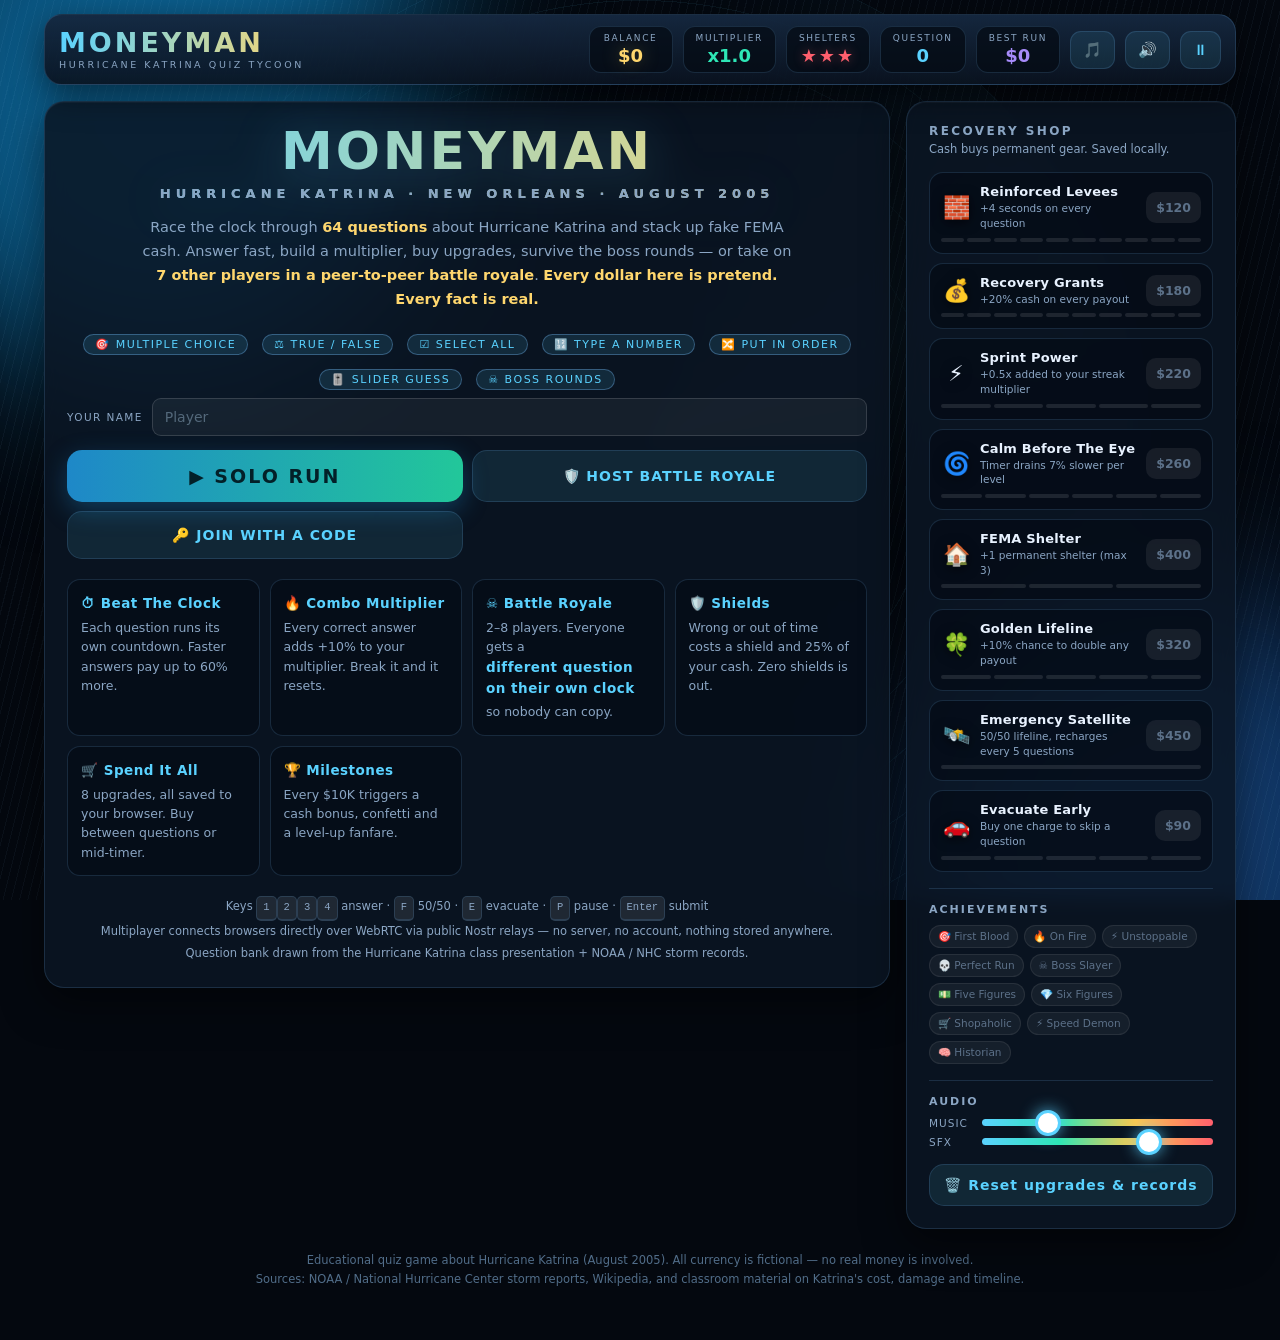
==== moneyman/index.html @ 8440c51b "Add MONEYMAN Hurricane Katrina quiz: solo + 8-player battle royale" ====
<!DOCTYPE html>
<html lang="en">
<head>
<meta charset="utf-8">
<meta name="viewport" content="width=device-width,initial-scale=1">
<title>MONEYMAN — Hurricane Katrina Quiz Tycoon</title>
<meta name="description" content="Race the clock through Hurricane Katrina trivia, stack fake FEMA cash, and go head-to-head in an 8-player peer-to-peer battle royale.">
<link rel="stylesheet" href="style.css">
</head>
<body>
<div id="bgfx"><div class="glow g1"></div><div class="glow g2"></div><div class="glow g3"></div><div id="rain"></div><div id="radar"></div><div class="bolt" id="bolt"></div></div>

<div class="boot" id="boot"><div class="ring"></div><div style="color:#5ad2ff;letter-spacing:4px;font-size:13px">LOADING STORM SYSTEMS…</div></div>

<div id="app">
<header class="top">
  <div class="logo"><b>MONEYMAN</b><span>HURRICANE KATRINA QUIZ TYCOON</span></div>
  <div class="stat" id="statCash"><em>BALANCE</em><b>$0</b></div>
  <div class="stat" id="statMult"><em>MULTIPLIER</em><b>x1.0</b></div>
  <div class="stat" id="statLives"><em>SHELTERS</em><b>★★★</b></div>
  <div class="stat" id="statQ"><em>QUESTION</em><b>0</b></div>
  <div class="stat" id="statBest"><em>BEST RUN</em><b>$0</b></div>
  <button class="iconbtn" id="btnMusic" title="Music on/off">🎵</button>
  <button class="iconbtn" id="btnSfx" title="Sound effects on/off">🔊</button>
  <button class="iconbtn" id="btnPause" title="Pause (P)">⏸</button>
</header>

<div class="cols">
<main>
  <!-- ══════════ TITLE ══════════ -->
  <section class="card" id="screenStart">
    <h1 class="big">MONEYMAN<span>HURRICANE KATRINA · NEW ORLEANS · AUGUST 2005</span></h1>
    <p class="lede">Race the clock through <b>64 questions</b> about Hurricane Katrina and stack up fake FEMA cash. Answer fast, build a multiplier, buy upgrades, survive the boss rounds — or take on <b>7 other players in a peer-to-peer battle royale</b>. <b>Every dollar here is pretend. Every fact is real.</b></p>
    <div class="types">
      <div class="badge">🎯 MULTIPLE CHOICE</div><div class="badge">⚖️ TRUE / FALSE</div>
      <div class="badge">☑️ SELECT ALL</div><div class="badge">🔢 TYPE A NUMBER</div>
      <div class="badge">🔀 PUT IN ORDER</div><div class="badge">🎚️ SLIDER GUESS</div>
      <div class="badge">☠️ BOSS ROUNDS</div>
    </div>

    <div class="namebox"><label for="nameInput">YOUR NAME</label><input type="text" id="nameInput" maxlength="14" placeholder="Player" autocomplete="off" spellcheck="false"></div>

    <div class="modebtns">
      <button class="btn" id="btnStart">▶ SOLO RUN</button>
      <button class="btn ghost" id="btnCreate">🛡️ HOST BATTLE ROYALE</button>
      <button class="btn ghost" id="btnJoinHow">🔑 JOIN WITH A CODE</button>
    </div>
    <div class="joinrow" id="joinRow" style="display:none;margin-top:11px">
      <input type="text" id="codeInput" maxlength="8" placeholder="ROOM CODE" autocomplete="off" spellcheck="false">
      <button class="btn" id="btnJoin">JOIN</button>
    </div>

    <div class="howto">
      <div><b>⏱ Beat The Clock</b>Each question runs its own countdown. Faster answers pay up to 60% more.</div>
      <div><b>🔥 Combo Multiplier</b>Every correct answer adds +10% to your multiplier. Break it and it resets.</div>
      <div><b>☠️ Battle Royale</b>2–8 players. Everyone gets a <b>different question on their own clock</b> so nobody can copy.</div>
      <div><b>🛡️ Shields</b>Wrong or out of time costs a shield and 25% of your cash. Zero shields is out.</div>
      <div><b>🛒 Spend It All</b>8 upgrades, all saved to your browser. Buy between questions or mid-timer.</div>
      <div><b>🏆 Milestones</b>Every $10K triggers a cash bonus, confetti and a level-up fanfare.</div>
    </div>
    <p class="fine">Keys <span class="kbd">1</span><span class="kbd">2</span><span class="kbd">3</span><span class="kbd">4</span> answer · <span class="kbd">F</span> 50/50 · <span class="kbd">E</span> evacuate · <span class="kbd">P</span> pause · <span class="kbd">Enter</span> submit<br>Multiplayer connects browsers directly over WebRTC via public Nostr relays — no server, no account, nothing stored anywhere.<br>Question bank drawn from the Hurricane Katrina class presentation + NOAA / NHC storm records.</p>
  </section>

  <!-- ══════════ GAME ══════════ -->
  <section class="card" id="screenGame" style="display:none">
    <div id="roundBanner" class="rb"></div>
    <div class="qhead">
      <span class="chip" id="qcat">CATEGORY</span>
      <span style="display:flex;gap:6px;flex-wrap:wrap">
        <span class="chip gold" id="qtype">MULTIPLE CHOICE</span>
        <span class="chip" id="qdif">DIFFICULTY ★</span>
      </span>
    </div>
    <div class="bar"><i id="qprog" style="width:0%"></i></div>
    <div id="qText"></div>
    <div id="qHint"></div>
    <div id="timerWrap"><div id="timerBar"></div><div id="timerTxt">0s</div></div>
    <div id="answers"></div>
    <div class="submitrow" id="submitRow" style="display:none"><button class="bigsub" id="btnSubmit">LOCK IT IN ⏎</button></div>
    <div id="combo"><div class="comborow"><span>COMBO</span><b id="comboTxt">0 streak</b></div><div class="combob"><i id="comboBar" style="width:0%"></i></div></div>
    <div id="why"></div>
    <div class="tools">
      <button class="tool" id="btnFifty">🛰️ 50 / 50<small id="fiftyInfo">locked</small></button>
      <button class="tool" id="btnEvac">🚗 Evacuate<small id="evacInfo">no charges</small></button>
    </div>
    <div id="royaleWait">LOCKED IN — waiting for the room<span>the round ends when everyone has answered</span></div>
  </section>

  <!-- ══════════ LOBBY ══════════ -->
  <section class="card" id="screenLobby" style="display:none">
    <h1 class="big" style="font-size:34px">BATTLE ROYALE<span>2–8 PLAYERS · LAST ONE STANDING WINS</span></h1>
    <div class="codebox">
      <em>ROOM CODE</em>
      <b id="roomCode">-----</b>
      <small id="roomHint">Send this code to your friends, then start when everyone's in.</small>
    </div>
    <div class="qhead" style="margin-bottom:12px">
      <span class="chip" id="royalePhase">LOBBY</span>
      <span class="chip" id="royaleRound">LOBBY</span>
      <span class="chip gold" id="royaleCount">0 / 8</span>
    </div>
    <div id="rosterLobby" class="card" style="background:rgba(255,255,255,.03);margin-bottom:14px"><div id="rosterL"></div></div>
    <button class="btn" id="btnStartRoyale">☠️ START BATTLE ROYALE</button>
    <button class="btn ghost" id="btnLeave" style="margin-top:9px">← Leave room</button>
    <p class="fine" id="hostOnly" style="display:none">You're the host. If you leave, the longest-present player takes over automatically — nobody gets stuck.</p>
  </section>

  <!-- ══════════ SPECTATE ══════════ -->
  <section class="card" id="spectate" style="display:none">
    <h2>YOU'RE OUT</h2>
    <p>Both your shields are gone. Spectating the survivors until the last one is standing.</p>
    <div id="specBody"></div>
  </section>
</main>

<!-- SIDEBAR -->
<div style="display:flex;flex-direction:column;gap:14px;min-width:0">
  <aside class="card aside" id="royale" style="display:none">
    <h3>STORM ROOM <span class="chip" id="royaleRoomChip">LOBBY</span></h3>
    <div id="roster"></div>
    <div id="royaleTimer" style="display:none"></div>
  </aside>

  <aside class="card aside" id="shop">
    <h3>RECOVERY SHOP</h3>
    <p class="sub">Cash buys permanent gear. Saved locally.</p>
    <div id="shopList"></div>
    <div class="ach">
      <h4>ACHIEVEMENTS</h4>
      <div class="achg" id="achList"></div>
    </div>
    <div class="ach">
      <h4>AUDIO</h4>
      <div style="display:flex;align-items:center;gap:9px;margin-bottom:7px">
        <span style="font-size:10.5px;color:var(--dim);width:44px;letter-spacing:1px">MUSIC</span>
        <input type="range" id="volMusic" min="0" max="100" value="26" style="margin:0;flex:1;height:7px">
      </div>
      <div style="display:flex;align-items:center;gap:9px">
        <span style="font-size:10.5px;color:var(--dim);width:44px;letter-spacing:1px">SFX</span>
        <input type="range" id="volSfx" min="0" max="100" value="75" style="margin:0;flex:1;height:7px">
      </div>
    </div>
    <button class="btn ghost" id="btnReset" style="margin-top:16px">🗑️ Reset upgrades &amp; records</button>
  </aside>
</div>
</div>

<footer>Educational quiz game about Hurricane Katrina (August 2005). All currency is fictional — no real money is involved.<br>
Sources: NOAA / National Hurricane Center storm reports, Wikipedia, and classroom material on Katrina's cost, damage and timeline.</footer>
</div>

<div class="over" id="over"><div class="box card">
  <h2 id="overTitle">BANKRUPT</h2>
  <p class="lede" id="overMsg"></p>
  <div class="score" id="overCash">$0</div>
  <div class="sline" id="overStats"></div>
  <button class="btn" id="btnAgain" style="margin-top:22px">↻ RUN IT BACK</button>
  <button class="btn ghost" id="btnHome" style="margin-top:10px">Back to title</button>
</div></div>

<div class="paused" id="pausedBox"><div>PAUSED<small>press P to resume</small></div></div>

<div id="netfail" class="card" style="display:none;position:fixed;inset:auto 20px 20px 20px;max-width:520px;margin:0 auto;z-index:60;border-color:rgba(255,95,109,.5)">
  <h3 style="color:#ff5f6d;margin-top:0">Peer link unavailable</h3>
  <p style="font-size:13px;color:#8ba6c4;line-height:1.6" id="netfailMsg"></p>
  <button class="btn ghost" id="btnNetFailOk">OK</button>
</div>

<audio id="music" loop preload="auto" src="electro_dymanics.mp3"></audio>

<script src="trystero.js"></script>
<script src="engine.js"></script>
<script src="solo.js"></script>
<script src="net.js"></script>
<script src="boot.js"></script>
</body>
</html>
---- moneyman/style.css ----
:root{
  --bg:#04080f; --panel:rgba(11,21,35,.86); --panel2:rgba(17,31,50,.94);
  --line:rgba(120,190,255,.16); --line2:rgba(120,190,255,.34);
  --cyan:#5ad2ff; --teal:#2ee6b6; --amber:#ffc94d; --gold:#ffd76e;
  --red:#ff5f6d; --green:#4ade80; --purple:#a78bfa; --txt:#e8f2ff; --dim:#8ba6c4;
  --ease:cubic-bezier(.22,1,.36,1);
}
*{box-sizing:border-box;margin:0;padding:0}
html,body{height:100%}
body{font-family:'Trebuchet MS','Segoe UI',system-ui,sans-serif;background:var(--bg);color:var(--txt);overflow-x:hidden;min-height:100vh;-webkit-font-smoothing:antialiased}
body::after{content:'';position:fixed;inset:0;pointer-events:none;z-index:60;opacity:0;transition:opacity .3s;background:radial-gradient(ellipse at center,transparent 40%,rgba(0,0,0,.55));box-shadow:inset 0 0 140px 20px rgba(0,0,0,.5)}
body.dim::after{opacity:1}

/* ============ BACKGROUND ============ */
#bgfx{position:fixed;inset:0;z-index:0;overflow:hidden;pointer-events:none}
.glow{position:absolute;border-radius:50%;filter:blur(80px);transition:background 1.2s}
.g1{width:560px;height:560px;background:#0b5c8a;top:-180px;left:-120px;animation:f1 15s ease-in-out infinite}
.g2{width:500px;height:500px;background:#123a6b;bottom:-200px;right:-140px;animation:f2 19s ease-in-out infinite}
.g3{width:420px;height:420px;background:#2a0d1e;top:40%;left:45%;opacity:0;transition:opacity 2s;animation:f3 22s ease-in-out infinite}
body.storm .g3{opacity:.75}
body.storm .g1{background:#5c1020}
body.storm .g2{background:#3a0d18}
body.storm .glow{filter:blur(90px) saturate(1.3)}
@keyframes f1{50%{transform:translate(70px,60px) scale(1.14)}}
@keyframes f2{50%{transform:translate(-60px,-50px) scale(1.1)}}
@keyframes f3{50%{transform:translate(-90px,50px) scale(1.2)}}
#rain{position:absolute;inset:-60%;opacity:.35;transition:opacity 2s;
  background:repeating-linear-gradient(104deg,rgba(160,215,255,.13) 0 1px,transparent 1px 8px);
  animation:rain .5s linear infinite}
@keyframes rain{to{transform:translate3d(-70px,150px,0)}}
body.storm #rain{opacity:.9;animation-duration:.22s}
body.storm #rain{background:repeating-linear-gradient(104deg,rgba(210,235,255,.22) 0 1.5px,transparent 1.5px 6px)}
#radar{position:absolute;top:50%;left:50%;width:1000px;height:1000px;margin:-500px 0 0 -500px;border-radius:50%;opacity:.11;
  background:repeating-radial-gradient(circle at center,transparent 0 49px,rgba(90,210,255,.6) 49px 50px),
             conic-gradient(from 0deg,rgba(90,210,255,0) 0deg,rgba(90,210,255,.55) 65deg,rgba(90,210,255,0) 115deg);
  animation:spin 5.5s linear infinite}
@keyframes spin{to{transform:rotate(360deg)}}
.bolt{position:absolute;inset:0;background:rgba(230,245,255,.9);opacity:0}
@keyframes bolt{0%{opacity:0}4%{opacity:.55}7%{opacity:.05}11%{opacity:.4}100%{opacity:0}}

/* ============ LAYOUT ============ */
#app{position:relative;z-index:2;max-width:1220px;margin:0 auto;padding:14px 14px 50px}
.card{background:var(--panel);border:1px solid var(--line);border-radius:20px;padding:22px;
  box-shadow:0 14px 40px rgba(0,0,0,.5),inset 0 1px 0 rgba(255,255,255,.04);backdrop-filter:blur(10px)}

/* ============ TOP BAR ============ */
header.top{display:flex;align-items:center;gap:10px;flex-wrap:wrap;padding:11px 14px;border-radius:18px;
  background:linear-gradient(180deg,rgba(21,40,64,.96),rgba(10,19,32,.92));border:1px solid var(--line);
  box-shadow:0 10px 32px rgba(0,0,0,.5);position:sticky;top:8px;z-index:20}
.logo{display:flex;flex-direction:column;line-height:1;margin-right:auto}
.logo b{font-size:27px;letter-spacing:3px;font-weight:900;
  background:linear-gradient(90deg,var(--cyan),var(--gold),var(--teal));background-size:200% 100%;
  -webkit-background-clip:text;background-clip:text;color:transparent;animation:shimmer 6s linear infinite}
@keyframes shimmer{to{background-position:200% center}}
.logo span{font-size:9.5px;color:var(--dim);letter-spacing:2.6px;margin-top:4px}
.stat{background:rgba(4,11,20,.75);border:1px solid var(--line);border-radius:12px;padding:6px 12px;text-align:center;min-width:84px;transition:.2s}
.stat em{display:block;font-style:normal;font-size:9px;letter-spacing:1.6px;color:var(--dim)}
.stat b{font-size:18px;display:block;margin-top:2px;transition:.2s}
.stat.pulse{animation:statPulse .45s var(--ease)}
@keyframes statPulse{0%{transform:scale(1)}40%{transform:scale(1.13)}100%{transform:scale(1)}}
#statCash b{color:var(--gold);text-shadow:0 0 18px rgba(255,215,110,.35)}
#statMult b{color:var(--teal)}
#statLives b{color:var(--red);letter-spacing:2px;text-shadow:0 0 12px rgba(255,95,109,.4)}
#statQ b{color:var(--cyan)}
#statBest b{color:var(--purple)}
.iconbtn{background:rgba(90,210,255,.1);border:1px solid var(--line);color:var(--cyan);border-radius:11px;
  padding:9px 12px;cursor:pointer;font-size:15px;transition:.15s;font-family:inherit;min-width:40px}
.iconbtn:hover{background:rgba(90,210,255,.24);transform:translateY(-2px)}
.iconbtn.off{opacity:.4}

/* ============ COLUMNS ============ */
.cols{display:grid;grid-template-columns:1fr 330px;gap:16px;margin-top:16px;align-items:start}
@media(max-width:940px){.cols{grid-template-columns:1fr}}

/* ============ TITLE ============ */
h1.big{font-size:clamp(34px,6vw,52px);letter-spacing:3px;text-align:center;line-height:1.05;
  background:linear-gradient(90deg,var(--cyan),var(--gold),var(--teal),var(--cyan));background-size:300% 100%;
  -webkit-background-clip:text;background-clip:text;color:transparent;animation:shimmer 8s linear infinite;filter:drop-shadow(0 6px 24px rgba(90,210,255,.25))}
h1.big span{display:block;font-size:13px;letter-spacing:5px;color:var(--dim);-webkit-text-fill-color:var(--dim);margin-top:8px}
.lede{text-align:center;color:var(--dim);font-size:14.5px;margin:16px auto 0;max-width:660px;line-height:1.65}
.lede b{color:var(--gold)}
.badge{display:inline-block;background:rgba(90,210,255,.12);border:1px solid var(--line2);color:var(--cyan);
  border-radius:20px;padding:3px 11px;font-size:11px;letter-spacing:1.5px;margin:4px}
.types{display:flex;flex-wrap:wrap;gap:6px;justify-content:center;margin:18px 0 4px}
.howto{display:grid;grid-template-columns:repeat(auto-fit,minmax(178px,1fr));gap:10px;margin:20px 0}
.howto div{background:rgba(4,11,20,.6);border:1px solid var(--line);border-radius:13px;padding:13px;font-size:12.5px;color:var(--dim);line-height:1.55;transition:.2s}
.howto div:hover{border-color:var(--line2);transform:translateY(-3px)}
.howto div b{color:var(--cyan);display:block;margin-bottom:4px;font-size:13.5px;letter-spacing:.5px}
.btn{display:block;width:100%;padding:16px;border:none;border-radius:15px;cursor:pointer;font-family:inherit;
  font-size:19px;font-weight:900;letter-spacing:2px;background:linear-gradient(90deg,#1e88c8,#22c79a);color:#032028;
  box-shadow:0 8px 24px rgba(30,136,200,.35);transition:.18s var(--ease)}
.btn:hover{transform:translateY(-3px);box-shadow:0 14px 32px rgba(30,136,200,.5);filter:brightness(1.08)}
.btn:active{transform:translateY(0)}
.btn.ghost{background:rgba(90,210,255,.1);color:var(--cyan);border:1px solid var(--line);box-shadow:none;font-size:14px;padding:12px;letter-spacing:1px}
.btn.ghost:hover{background:rgba(90,210,255,.2)}
.fine{text-align:center;color:var(--dim);font-size:11.5px;margin-top:12px;line-height:1.9}
.kbd{display:inline-block;background:rgba(255,255,255,.09);border:1px solid var(--line);border-bottom-width:2px;border-radius:5px;padding:1px 6px;font-size:10.5px;font-family:monospace}

/* ============ GAME ============ */
.qhead{display:flex;justify-content:space-between;align-items:center;gap:10px;flex-wrap:wrap;margin-bottom:9px}
.chip{background:rgba(90,210,255,.12);border:1px solid var(--line2);color:var(--cyan);border-radius:20px;
  padding:4px 12px;font-size:10.5px;letter-spacing:1.6px;font-weight:bold}
.chip.hot{background:rgba(255,95,109,.16);border-color:rgba(255,95,109,.45);color:var(--red)}
.chip.gold{background:rgba(255,201,77,.16);border-color:rgba(255,201,77,.45);color:var(--gold)}
.bar{height:5px;background:rgba(255,255,255,.07);border-radius:4px;overflow:hidden;margin-bottom:18px}
.bar i{display:block;height:100%;background:linear-gradient(90deg,var(--teal),var(--cyan));transition:width .4s var(--ease);box-shadow:0 0 12px rgba(90,210,255,.6)}
#qText{font-size:clamp(18px,2.6vw,24px);line-height:1.4;margin:2px 0 18px;animation:slideUp .4s var(--ease)}
@keyframes slideUp{from{opacity:0;transform:translateY(16px)}to{opacity:1;transform:none}}
#qHint{font-size:12px;color:var(--dim);margin:-8px 0 16px;letter-spacing:.4px}
#qHint b{color:var(--amber)}

#timerWrap{position:relative;height:24px;background:rgba(0,0,0,.5);border-radius:13px;overflow:hidden;border:1px solid var(--line);margin-bottom:18px}
#timerBar{height:100%;width:100%;border-radius:13px;background:linear-gradient(90deg,#4ade80,#2ee6b6);transition:width .1s linear}
#timerTxt{position:absolute;inset:0;display:flex;align-items:center;justify-content:center;font-size:12px;font-weight:900;letter-spacing:2px;text-shadow:0 1px 5px #000}

#answers{display:grid;gap:9px}
.ans{display:flex;align-items:center;gap:12px;text-align:left;width:100%;background:rgba(6,16,29,.88);
  border:1px solid var(--line);border-radius:14px;padding:14px 16px;font-size:15.5px;color:var(--txt);
  cursor:pointer;font-family:inherit;transition:.14s var(--ease);position:relative;overflow:hidden}
.ans::before{content:'';position:absolute;inset:0;background:linear-gradient(90deg,transparent,rgba(90,210,255,.12),transparent);transform:translateX(-100%);transition:.5s}
.ans:hover:not(:disabled){background:rgba(90,210,255,.15);border-color:var(--cyan);transform:translateX(6px)}
.ans:hover:not(:disabled)::before{transform:translateX(100%)}
.ans:disabled{cursor:default}
.ans .key{flex:0 0 30px;height:30px;border-radius:9px;background:rgba(90,210,255,.15);color:var(--cyan);
  display:flex;align-items:center;justify-content:center;font-size:13px;font-weight:900;transition:.2s}
.ans .tick{margin-left:auto;font-size:19px;opacity:0;transform:scale(.5);transition:.25s var(--ease)}
.ans.right{background:rgba(74,222,128,.2);border-color:var(--green);animation:pop .32s var(--ease)}
.ans.right .key{background:var(--green);color:#05300f}
.ans.right .tick{opacity:1;transform:scale(1);color:var(--green)}
.ans.wrong{background:rgba(255,95,109,.18);border-color:var(--red);animation:shakeX .35s}
.ans.wrong .key{background:var(--red);color:#3d0007}
.ans.wrong .tick{opacity:1;transform:scale(1);color:var(--red)}
.ans.gone{opacity:.2;transform:scale(.97)}
.ans.sel{border-color:var(--amber);background:rgba(255,201,77,.14)}
.ans.sel .key{background:var(--amber);color:#3a2500}
.ans.sel .tick{opacity:1;transform:scale(1);color:var(--amber)}
@keyframes pop{0%{transform:scale(1)}45%{transform:scale(1.03)}100%{transform:scale(1)}}
.tfgrid{grid-template-columns:1fr 1fr}
.tfgrid .ans{justify-content:center;font-size:21px;font-weight:900;letter-spacing:2px;padding:26px}
.numwrap{display:grid;grid-template-columns:1fr 172px;gap:14px}
@media(max-width:620px){.numwrap{grid-template-columns:1fr}}
.numdisplay{background:rgba(0,0,0,.45);border:1px solid var(--line2);border-radius:15px;padding:18px;text-align:center;
  font-size:40px;font-weight:900;letter-spacing:4px;color:var(--gold);min-height:96px;display:flex;align-items:center;justify-content:center;
  text-shadow:0 0 24px rgba(255,215,110,.4);word-break:break-all;overflow:hidden}
.numdisplay.empty{color:#3f5771;text-shadow:none}
.keypad{display:grid;grid-template-columns:repeat(3,1fr);gap:7px;align-content:start}
.keypad button{background:rgba(6,16,29,.9);border:1px solid var(--line);border-radius:11px;padding:13px 0;
  font-size:19px;font-weight:900;color:var(--txt);cursor:pointer;font-family:inherit;transition:.12s}
.keypad button:hover{background:rgba(90,210,255,.18);border-color:var(--cyan);transform:translateY(-2px)}
.keypad button.w{grid-column:span 1;font-size:13px;color:var(--red);border-color:rgba(255,95,109,.3)}
.keypad button.g{background:linear-gradient(90deg,#ffc94d,#ff9d3d);color:#3a2500;border:none;font-size:14px;letter-spacing:1px}
.ordlist{display:grid;gap:8px}
.orditem{display:flex;align-items:center;gap:12px;background:rgba(6,16,29,.88);border:1px solid var(--line);
  border-radius:13px;padding:13px 15px;cursor:pointer;font-size:14.5px;transition:.14s var(--ease);animation:slideUp .3s var(--ease)}
.orditem:hover{border-color:var(--cyan);background:rgba(90,210,255,.13);transform:translateX(6px)}
.orditem .num{flex:0 0 28px;height:28px;border-radius:8px;background:rgba(255,201,77,.16);color:var(--amber);
  display:flex;align-items:center;justify-content:center;font-weight:900;font-size:13px}
.orditem.placed{border-color:rgba(255,201,77,.5);background:rgba(255,201,77,.1)}
.orditem .rm{margin-left:auto;color:var(--dim);font-size:11px;letter-spacing:1px}
.sldbox{margin:8px 0 4px}
.sldval{font-size:44px;font-weight:900;color:var(--cyan);text-align:center;letter-spacing:2px;text-shadow:0 0 26px rgba(90,210,255,.4)}
.sldhint{text-align:center;font-size:12px;color:var(--dim);height:18px;letter-spacing:1.5px;font-weight:bold;margin-top:2px}
.sldhint.hot{color:var(--red)}.sldhint.warm{color:var(--amber)}.sldhint.cold{color:var(--cyan)}
input[type=range]{width:100%;-webkit-appearance:none;appearance:none;height:10px;border-radius:6px;margin:18px 0 6px;
  background:linear-gradient(90deg,var(--cyan),var(--teal),var(--amber),var(--red));outline:none;cursor:pointer}
input[type=range]::-webkit-slider-thumb{-webkit-appearance:none;width:26px;height:26px;border-radius:50%;
  background:#fff;border:3px solid var(--cyan);box-shadow:0 0 16px rgba(90,210,255,.8);cursor:grab}
input[type=range]::-moz-range-thumb{width:22px;height:22px;border-radius:50%;background:#fff;border:3px solid var(--cyan);cursor:grab}
.slmarks{display:flex;justify-content:space-between;font-size:10.5px;color:var(--dim);letter-spacing:1px}
.submitrow{margin-top:14px}
.bigsub{background:linear-gradient(90deg,#2ee6b6,#5ad2ff);color:#032028;border:none;border-radius:13px;padding:14px;
  font-family:inherit;font-weight:900;font-size:15px;letter-spacing:1.6px;cursor:pointer;width:100%;transition:.15s var(--ease)}
.bigsub:hover{transform:translateY(-2px);filter:brightness(1.1)}
.bigsub:disabled{background:rgba(255,255,255,.08);color:#5c7189;cursor:default;transform:none}

#why{margin-top:16px;background:rgba(90,210,255,.08);border-left:3px solid var(--cyan);border-radius:0 12px 12px 0;
  padding:13px 15px;font-size:13.5px;color:#d3e8ff;line-height:1.6;display:none;animation:slideUp .35s var(--ease)}
#why b{color:var(--amber)}
#why .hd{font-weight:900;letter-spacing:1px;font-size:13px;margin-bottom:5px;display:block}
.tools{display:flex;gap:10px;margin-top:14px}
.tool{flex:1;background:rgba(255,201,77,.1);border:1px solid rgba(255,201,77,.28);color:var(--amber);border-radius:12px;
  padding:11px;cursor:pointer;font-family:inherit;font-size:12.5px;font-weight:900;transition:.15s}
.tool:hover:not(:disabled){background:rgba(255,201,77,.24);transform:translateY(-2px)}
.tool:disabled{opacity:.32;cursor:default;transform:none}
.tool small{display:block;font-weight:normal;color:var(--dim);font-size:10.5px;margin-top:3px;letter-spacing:.4px}

/* ============ COMBO ============ */
#combo{margin-top:14px;display:none}
#combo.on{display:block;animation:slideUp .4s var(--ease)}
.comborow{display:flex;justify-content:space-between;font-size:10.5px;color:var(--dim);letter-spacing:1.6px;margin-bottom:5px}
.comborow b{color:var(--teal)}
.combob{height:9px;background:rgba(255,255,255,.07);border-radius:5px;overflow:hidden;position:relative}
.combob i{display:block;height:100%;border-radius:5px;background:linear-gradient(90deg,var(--teal),var(--cyan),var(--gold));
  transition:width .4s var(--ease);box-shadow:0 0 14px rgba(46,230,182,.6)}

/* ============ SHOP ============ */
.aside h3{font-size:12px;letter-spacing:2.4px;color:var(--dim);margin-bottom:3px}
.aside p.sub{font-size:11.5px;color:var(--dim);margin-bottom:14px;line-height:1.5}
.up{background:rgba(4,11,20,.62);border:1px solid var(--line);border-radius:14px;padding:11px;margin-bottom:9px;transition:.18s var(--ease)}
.up:hover{border-color:var(--line2);transform:translateX(3px);background:rgba(8,18,32,.75)}
.up.maxed{border-color:rgba(255,201,77,.3);background:rgba(255,201,77,.05)}
.up .row{display:flex;align-items:center;gap:9px}
.up .ico{font-size:22px;flex:0 0 30px;text-align:center;filter:drop-shadow(0 2px 6px rgba(0,0,0,.6))}
.up .nm{flex:1;min-width:0}
.up .nm b{display:block;font-size:13px;letter-spacing:.2px}
.up .nm span{font-size:10.5px;color:var(--dim);line-height:1.4;display:block;margin-top:2px}
.pips{display:flex;gap:3px;margin-top:7px}
.pips i{flex:1;height:4px;border-radius:3px;background:rgba(255,255,255,.1)}
.pips i.on{background:linear-gradient(90deg,var(--teal),var(--cyan));box-shadow:0 0 6px rgba(90,210,255,.7)}
.buy{background:linear-gradient(90deg,#ffc94d,#ff9d3d);color:#3a2500;border:none;border-radius:10px;
  padding:8px 10px;font-family:inherit;font-weight:900;font-size:12.5px;cursor:pointer;white-space:nowrap;transition:.15s}
.buy:hover:not(:disabled){transform:translateY(-2px);filter:brightness(1.12)}
.buy:disabled{background:rgba(255,255,255,.07);color:#5c7189;cursor:default}
.buy.maxed{background:rgba(255,201,77,.18);color:var(--gold);cursor:default}
.ach{margin-top:16px;border-top:1px solid var(--line);padding-top:14px}
.ach h4{font-size:11px;letter-spacing:2px;color:var(--dim);margin-bottom:9px}
.achg{display:flex;flex-wrap:wrap;gap:6px}
.achg span{font-size:10.5px;padding:4px 8px;border-radius:20px;background:rgba(255,255,255,.05);
  border:1px solid rgba(255,255,255,.08);color:#5c7189;transition:.3s}
.achg span.got{background:rgba(255,201,77,.15);border-color:rgba(255,201,77,.45);color:var(--gold);
  box-shadow:0 0 12px rgba(255,201,77,.2)}

/* ============ OVERLAYS ============ */
.over{position:fixed;inset:0;z-index:40;background:rgba(3,8,15,.93);backdrop-filter:blur(8px);display:none;
  align-items:center;justify-content:center;padding:20px;overflow:auto}
.over.show{display:flex;animation:fadeIn .3s}
@keyframes fadeIn{from{opacity:0}to{opacity:1}}
.over .box{max-width:470px;width:100%;text-align:center;animation:popIn .45s var(--ease)}
@keyframes popIn{from{opacity:0;transform:scale(.9) translateY(20px)}to{opacity:1;transform:none}}
.over h2{font-size:36px;letter-spacing:3px;margin-bottom:8px;animation:rainbow 3s linear infinite;background-size:200%}
@keyframes rainbow{to{background-position:200% center}}
.over h2.lose{background:none;color:var(--red);-webkit-text-fill-color:var(--red)}
.over h2.win{background:linear-gradient(90deg,var(--gold),var(--green),var(--cyan));-webkit-background-clip:text;background-clip:text;color:transparent}
.score{font-size:56px;font-weight:900;color:var(--gold);text-shadow:0 0 40px rgba(255,215,110,.6);line-height:1;margin:6px 0}
.sline{font-size:12.5px;color:var(--dim);letter-spacing:1px;line-height:2}
.paused{position:fixed;inset:0;z-index:38;background:rgba(3,8,15,.86);display:none;align-items:center;justify-content:center;backdrop-filter:blur(5px)}
.paused.show{display:flex}
.paused div{font-size:40px;letter-spacing:8px;color:var(--cyan);text-align:center}
.paused div small{display:block;font-size:13px;color:var(--dim);letter-spacing:2px;margin-top:12px}

/* ============ FX ============ */
.fl{position:fixed;z-index:45;pointer-events:none;font-weight:900;color:var(--gold);text-shadow:0 2px 10px #000;font-size:21px;animation:fly 1.05s ease-in forwards}
@keyframes fly{0%{opacity:1;transform:translateY(0) scale(.7)}22%{opacity:1;transform:translateY(-26px) scale(1.2)}100%{opacity:0;transform:translateY(-150px) scale(.85)}}
.bigword{position:fixed;top:34%;left:0;right:0;text-align:center;z-index:46;pointer-events:none;font-weight:900;letter-spacing:4px;animation:bigIn 1.1s ease-out forwards}
@keyframes bigIn{0%{opacity:0;transform:scale(.4) rotate(-9deg)}28%{opacity:1;transform:scale(1.14) rotate(3deg)}70%{opacity:1;transform:scale(1)}100%{opacity:0;transform:scale(1) translateY(-46px)}}
.flash{position:fixed;inset:0;z-index:44;pointer-events:none}
.flash.good{animation:fg .45s ease-out}
.flash.bad{animation:fb .5s ease-out}
@keyframes fg{0%{opacity:.3;background:#4ade80}100%{opacity:0;background:#4ade80}}
@keyframes fb{0%{opacity:.38;background:#ff5f6d}100%{opacity:0;background:#ff5f6d}}
.shake{animation:shk .38s}
@keyframes shk{0%,100%{transform:translateX(0)}18%{transform:translateX(-10px)}36%{transform:translateX(10px)}54%{transform:translateX(-7px)}72%{transform:translateX(7px)}}
.conf{position:fixed;z-index:45;pointer-events:none;width:9px;height:14px;animation:conf 1.5s ease-in forwards}
@keyframes conf{0%{opacity:1;transform:translateY(0) rotate(0)}100%{opacity:0;transform:translateY(-105vh) rotate(760deg)}}
.msgtag{position:fixed;top:88px;left:50%;transform:translateX(-50%);z-index:47;background:rgba(4,11,20,.96);
  border:1px solid var(--cyan);color:var(--cyan);padding:11px 22px;border-radius:12px;font-size:13.5px;font-weight:900;
  letter-spacing:2.4px;pointer-events:none;transition:opacity .35s,transform .35s;box-shadow:0 0 30px rgba(90,210,255,.3)}
footer{text-align:center;color:#516d89;font-size:11.5px;margin-top:22px;line-height:1.7}
.boot{position:fixed;inset:0;z-index:70;background:var(--bg);display:flex;align-items:center;justify-content:center;flex-direction:column;gap:16px;transition:opacity .5s}
.boot.gone{opacity:0;pointer-events:none}
.boot .ring{width:46px;height:46px;border-radius:50%;border:3px solid rgba(90,210,255,.18);border-top-color:var(--cyan);animation:spin .8s linear infinite}

/* ════════════════════════════════════════════════════════════════════════
   MULTIPLAYER — lobby, room codes, and the battle-royale roster
   ════════════════════════════════════════════════════════════════════════ */

/* name + code entry on the title screen */
.namebox{display:flex;gap:9px;align-items:center;margin:0 0 12px}
.namebox label{font-size:10.5px;color:var(--dim);letter-spacing:1.4px;min-width:74px}
input[type=text]{
  background:rgba(255,255,255,.05);border:1px solid rgba(255,255,255,.14);
  color:#eaf6ff;border-radius:9px;padding:10px 12px;font:inherit;font-size:14px;
  outline:none;letter-spacing:1px;
}
input[type=text]:focus{border-color:var(--cyan);box-shadow:0 0 0 3px rgba(90,210,255,.13)}
input[type=text]::placeholder{color:rgba(160,190,215,.45);letter-spacing:0}
#nameInput{flex:1}
#codeInput{flex:1;text-transform:uppercase;font-weight:700;letter-spacing:5px;text-align:center}
.modebtns{display:grid;gap:9px;grid-template-columns:1fr;margin-top:14px}
@media(min-width:620px){.modebtns{grid-template-columns:1fr 1fr}}
.modebtns .btn{padding:15px 12px}
.joinrow{display:flex;gap:9px;align-items:center}
.joinrow .btn{white-space:nowrap}

/* room code display */
.codebox{
  text-align:center;padding:18px 14px;margin:0 0 16px;
  border:1px solid rgba(90,210,255,.3);border-radius:14px;
  background:linear-gradient(180deg,rgba(90,210,255,.11),rgba(90,210,255,.03));
}
.codebox em{display:block;font-style:normal;font-size:10px;letter-spacing:2.6px;color:var(--dim);margin-bottom:7px}
.codebox b{font-size:40px;letter-spacing:13px;color:var(--cyan);text-shadow:0 0 26px rgba(90,210,255,.5)}
.codebox small{display:block;margin-top:8px;color:var(--dim);font-size:11.5px;line-height:1.5}

/* roster */
#royale h3{display:flex;justify-content:space-between;align-items:center;gap:8px}
#roster{display:flex;flex-direction:column;gap:7px;margin-bottom:12px}
.rEmpty{color:var(--dim);font-size:12.5px;text-align:center;padding:16px 8px;line-height:1.55;
  border:1px dashed rgba(255,255,255,.12);border-radius:10px}
.rp{
  display:grid;grid-template-columns:1fr auto auto;align-items:center;gap:10px;
  padding:9px 11px;border-radius:10px;border:1px solid rgba(255,255,255,.1);
  background:rgba(255,255,255,.04);font-size:13px;
}
.rp .rn{font-weight:600;overflow:hidden;text-overflow:ellipsis;white-space:nowrap}
.rp .rs{color:var(--gold);letter-spacing:2px;font-size:13px}
.rp .rc{color:var(--green);font-weight:700;font-size:12.5px;min-width:62px;text-align:right}
.rp.you{border-color:rgba(90,210,255,.5);background:rgba(90,210,255,.09)}
.rp.out{opacity:.5}
.rp.out .rs{color:var(--red)}
.rp.gone{opacity:.34;text-decoration:line-through}

/* round banner */
.rb{
  display:none;margin-bottom:13px;padding:13px 15px;border-radius:13px;text-align:center;
  border:1px solid rgba(255,255,255,.13);background:rgba(255,255,255,.045);
}
.rb.show{display:block}
.rb b{display:block;font-size:15px;letter-spacing:2.4px;margin-bottom:3px}
.rb span{font-size:12px;color:var(--dim);letter-spacing:.6px}
.rbcount{border-color:rgba(90,210,255,.42);background:rgba(90,210,255,.1)}
.rbcount b{color:var(--cyan);font-size:23px;letter-spacing:3px}
.rbend{border-color:rgba(255,201,77,.42);background:rgba(255,201,77,.08)}
.rbend b{color:var(--gold)}
.rbover{border-color:rgba(255,95,109,.42);background:rgba(255,95,109,.08)}
.rcl{display:flex;flex-wrap:wrap;gap:6px;justify-content:center;margin-top:9px}
.rc2{font-size:11.5px;padding:5px 10px;border-radius:20px;background:rgba(255,255,255,.07);letter-spacing:.3px}
.rc2.good{color:var(--green);background:rgba(74,222,128,.15)}
.rc2.bad{color:var(--red);background:rgba(255,95,109,.15)}
.rc2.out{color:var(--red);background:rgba(255,95,109,.3);font-weight:700}

/* "waiting for the room" state after you answer */
#royaleWait{
  display:none;margin-top:12px;padding:11px;border-radius:10px;text-align:center;
  font-size:12.5px;color:var(--cyan);letter-spacing:1.4px;
  border:1px dashed rgba(90,210,255,.34);background:rgba(90,210,255,.06);
}
#royaleWait span{display:block;color:var(--dim);font-size:11px;letter-spacing:.4px;margin-top:4px}

/* spectator view for eliminated players */
#spectate{display:none}
#spectate.show{display:block}
#spectate .card{
  background:linear-gradient(180deg,rgba(255,95,109,.1),rgba(255,255,255,.03));
  border-color:rgba(255,95,109,.34);
}
#spectate h2{color:var(--red);letter-spacing:3px;font-size:23px;margin:0 0 8px}
#spectate p{color:var(--dim);font-size:13px;line-height:1.6;margin:0 0 14px}

/* final standings board */
.board{display:flex;flex-direction:column;gap:6px;margin:14px 0 4px;text-align:left}
.br{
  display:grid;grid-template-columns:26px 1fr auto auto;gap:10px;align-items:center;
  padding:9px 12px;border-radius:10px;background:rgba(255,255,255,.055);
  border:1px solid rgba(255,255,255,.09);font-size:13.5px;
}
.br .bp{color:var(--gold);font-weight:700;text-align:center}
.br .bn{font-weight:600;overflow:hidden;text-overflow:ellipsis;white-space:nowrap}
.br .bs{font-size:10.5px;letter-spacing:1px;color:var(--green)}
.br .bc{color:var(--green);font-weight:700;font-size:13px}
.br.out{opacity:.55}
.br.out .bs{color:var(--red)}
.br.you{border-color:rgba(90,210,255,.5);background:rgba(90,210,255,.1)}
body.royale #statLives em::after{content:""}
body.royale .aside{padding-top:16px}
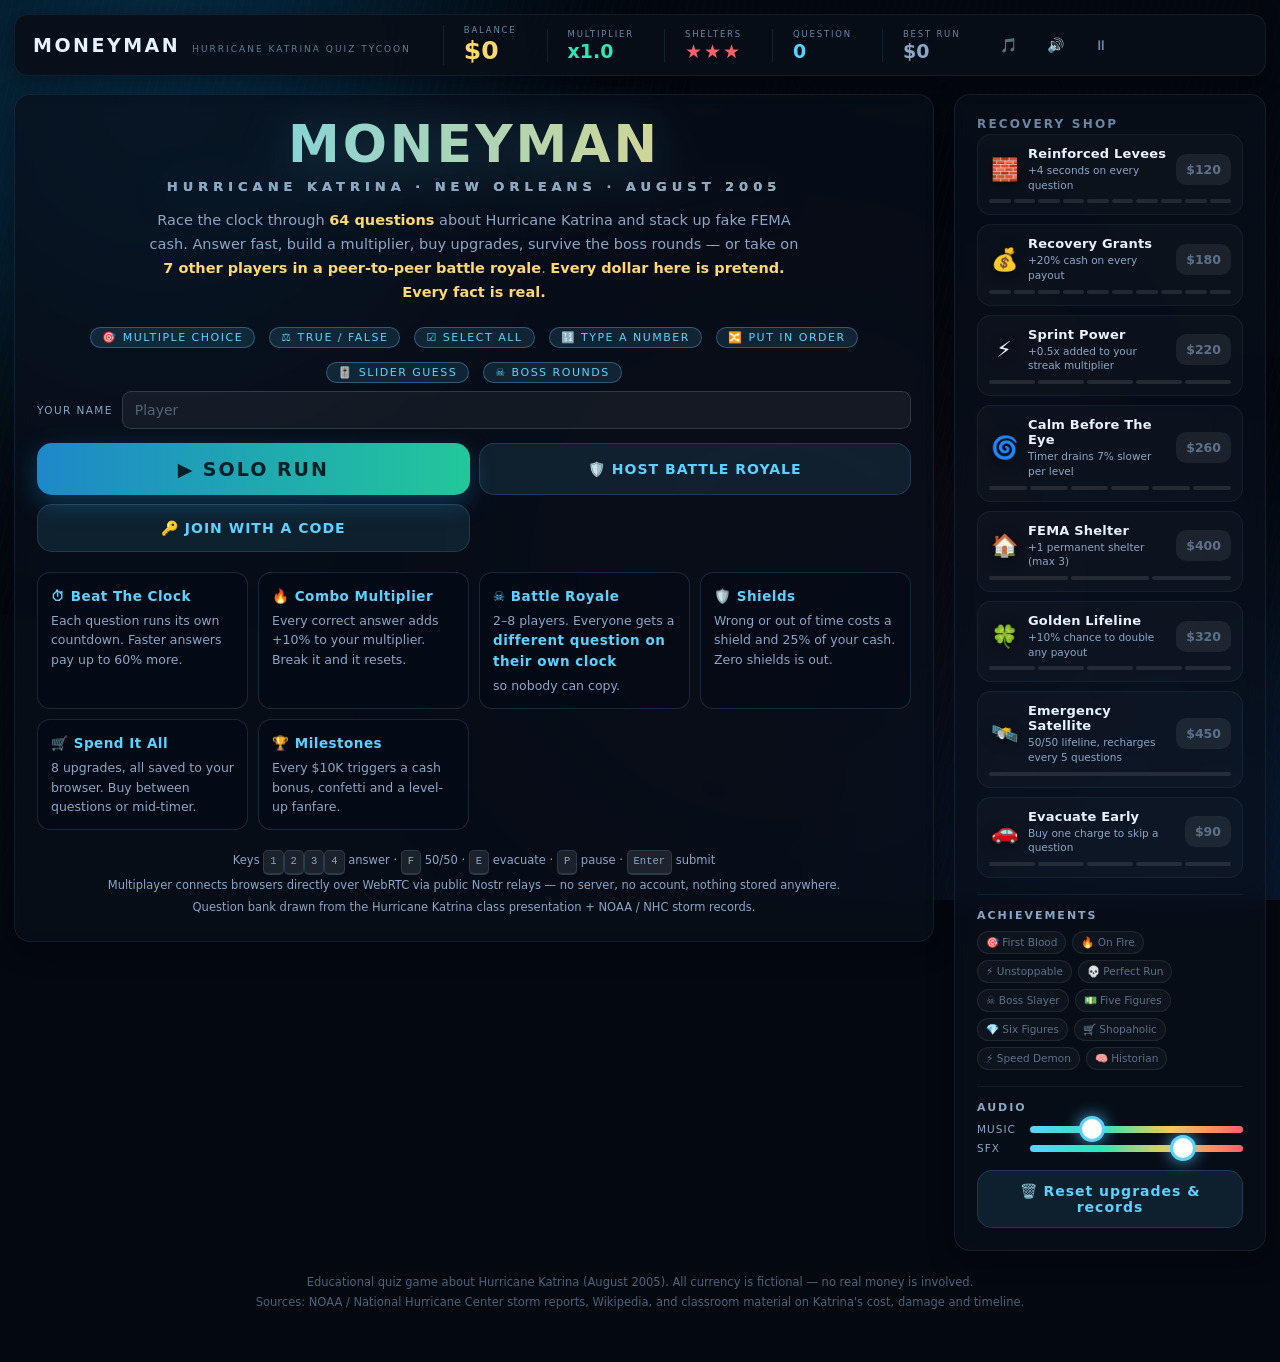
==== commit b2a48585: "moneyman: report why multiplayer fails instead of hanging silently Multiplayer had no failure report" ====
--- a/moneyman/index.html
+++ b/moneyman/index.html
@@ -4,6 +4,7 @@
 <meta charset="utf-8">
 <meta name="viewport" content="width=device-width,initial-scale=1">
 <title>MONEYMAN — Hurricane Katrina Quiz Tycoon</title>
+<link rel="icon" href="data:image/svg+xml,%3Csvg xmlns='http://www.w3.org/2000/svg' viewBox='0 0 64 64'%3E%3Crect width='64' height='64' rx='14' fill='%230b1622'/%3E%3Ctext x='32' y='45' font-size='40' font-family='monospace' font-weight='bold' text-anchor='middle' fill='%232ee6b6'%3E%24%3C/text%3E%3C/svg%3E">
 <meta name="description" content="Race the clock through Hurricane Katrina trivia, stack fake FEMA cash, and go head-to-head in an 8-player peer-to-peer battle royale.">
 <link rel="stylesheet" href="style.css">
 </head>
@@ -46,8 +47,9 @@
       <button class="btn ghost" id="btnJoinHow">🔑 JOIN WITH A CODE</button>
     </div>
     <div class="joinrow" id="joinRow" style="display:none;margin-top:11px">
-      <input type="text" id="codeInput" maxlength="8" placeholder="ROOM CODE" autocomplete="off" spellcheck="false">
+      <input type="text" id="codeInput" maxlength="8" placeholder="ROOM CODE" autocomplete="off" spellcheck="false" autocapitalize="characters">
       <button class="btn" id="btnJoin">JOIN</button>
+      <button class="btn ghost" id="btnDiag">📡 TEST MY CONNECTION</button>
     </div>
 
     <div class="howto">
@@ -93,6 +95,8 @@
       <em>ROOM CODE</em>
       <b id="roomCode">-----</b>
       <small id="roomHint">Send this code to your friends, then start when everyone's in.</small>
+      <button class="btn copy" id="btnCopyCode">📋 COPY ROOM CODE</button>
+      <small class="copynote" id="copyNote">Copy it here instead of switching apps — leaving this page on an iPad stops the connection.</small>
     </div>
     <div class="qhead" style="margin-bottom:12px">
       <span class="chip" id="royalePhase">LOBBY</span>
@@ -166,12 +170,46 @@
   <button class="btn ghost" id="btnNetFailOk">OK</button>
 </div>
 
+<div id="diag" class="card" style="display:none;position:fixed;inset:auto 20px 20px 20px;max-width:560px;margin:0 auto;z-index:70">
+  <h3 style="color:#5ad2ff;margin-top:0">📡 Connection report</h3>
+  <div id="diagBody" class="diagbody"></div>
+  <button class="btn ghost" id="btnDiagOk">CLOSE</button>
+</div>
+
+<div id="bgwarn" style="display:none;position:fixed;top:0;left:0;right:0;z-index:80;background:rgba(255,159,67,.14);border-bottom:1px solid rgba(255,159,67,.5);color:#ffcf8a;font-size:13px;padding:9px 16px;text-align:center">
+  ⚠️ You left the page. On an iPad this freezes the connection — reopen the game and join the room again.
+</div>
+
 <audio id="music" loop preload="auto" src="electro_dymanics.mp3"></audio>
 
+<script>
+/* Record every relay socket Trystero opens, so the diagnostics panel can
+   report which relays were actually reached instead of guessing. Must run
+   before trystero.js. Silently passes through anything we don't recognise. */
+(function(){
+  var Native = window.WebSocket;
+  if (!Native || Native.__recorder) return;
+  var log = window.__RELAYLOG = [];
+  var Wrapped = function(url, protocols){
+    var ws = protocols === undefined ? new Native(url) : new Native(url, protocols);
+    log.push({ url: String(url), state: "connecting" });
+    var i = log.length - 1;
+    ws.addEventListener("open",  function(){ log[i].state = "open"; });
+    ws.addEventListener("error", function(){ log[i].state = "error"; log[i].detail = "connection refused or blocked"; });
+    ws.addEventListener("close", function(e){ if (log[i].state !== "open") { log[i].state = "closed"; log[i].detail = "closed before opening (" + (e && e.code || "?") + ")"; } });
+    return ws;
+  };
+  Wrapped.prototype = Native.prototype;
+  ["CONNECTING","OPEN","CLOSING","CLOSED"].forEach(function(k){ Wrapped[k] = Native[k]; });
+  Wrapped.__recorder = true;
+  window.WebSocket = Wrapped;
+})();
+</script>
 <script src="trystero.js"></script>
 <script src="engine.js"></script>
 <script src="solo.js"></script>
 <script src="net.js"></script>
+<script src="diag.js"></script>
 <script src="boot.js"></script>
 </body>
 </html>
--- a/moneyman/style.css
+++ b/moneyman/style.css
@@ -363,3 +363,206 @@
 .br.you{border-color:rgba(90,210,255,.5);background:rgba(90,210,255,.1)}
 body.royale #statLives em::after{content:""}
 body.royale .aside{padding-top:16px}
+
+/* ════════════════════════════════════════════════════════════════════════
+   CALM DESKTOP
+   Desktop-only. The screen was doing too much at once: animated gradients,
+   a spinning radar, drifting rain, three moving glows and a hover nudge on
+   almost every element. None of that carries information — it just competes
+   with the question. This layer keeps the whole look but stops the motion,
+   flattens the surfaces and gives the question the visual top job.
+   Scoped to >=941px so phones/tablets keep the original treatment.
+   ════════════════════════════════════════════════════════════════════════ */
+@media(min-width:941px){
+
+  /* ── stop the idle animation; keep the atmosphere, lose the movement ── */
+  .logo b, h1.big{animation:none}
+  #radar{display:none}
+  #rain{animation:none;opacity:.10}
+  body.storm #rain{animation:none;opacity:.28}
+  #bgfx .glow{animation:none;filter:blur(130px);opacity:.42}
+  body.storm #bgfx .glow{filter:blur(140px);opacity:.6}
+  .over h2{animation:none}
+
+  /* ── flatter, quieter surfaces ── */
+  .card{background:rgba(9,16,27,.74);border-color:rgba(120,190,255,.10);
+    border-radius:16px;box-shadow:0 8px 26px rgba(0,0,0,.34)}
+  header.top{background:rgba(8,14,24,.93);border-color:rgba(120,190,255,.09);
+    border-radius:14px;box-shadow:0 6px 20px rgba(0,0,0,.38);padding:10px 8px 10px 18px}
+
+  /* ── top bar: one row of quiet numbers instead of eight boxes ── */
+  .logo{flex-direction:row;align-items:baseline;gap:12px;margin-right:22px}
+  .logo b{font-size:19px;letter-spacing:2.5px;font-weight:800;
+    background:none;-webkit-text-fill-color:var(--txt);color:var(--txt)}
+  .logo span{font-size:9px;letter-spacing:2px;margin-top:0;color:#617c98}
+
+  .stat{background:none;border:none;border-left:1px solid rgba(120,190,255,.11);
+    border-radius:0;padding:0 20px;min-width:0;text-align:left}
+  .stat:first-of-type{border-left:none}
+  .stat em{font-size:8.5px;letter-spacing:1.8px;color:#6b86a3}
+  .stat b{font-size:19px;margin-top:1px}
+  #statCash b{font-size:25px;text-shadow:none}
+  #statLives b{text-shadow:none}
+  #statBest b{color:#8ba6c4}
+
+  .iconbtn{background:none;border:1px solid transparent;color:#6b86a3;
+    padding:8px 9px;min-width:34px;font-size:14px}
+  .iconbtn:hover{background:rgba(120,190,255,.07);border-color:rgba(120,190,255,.18);
+    color:var(--txt);transform:none}
+  .iconbtn.off{opacity:.32}
+
+  /* ── the question is the hero ── */
+  #qText{font-size:23px;line-height:1.45;margin:0 0 20px}
+  .ans{padding:16px 18px;font-size:16px;background:rgba(255,255,255,.028)}
+  .ans::before{display:none}
+  .ans:hover:not(:disabled){background:rgba(120,190,255,.06);
+    border-color:rgba(120,190,255,.32);transform:none}
+  .orditem:hover{border-color:rgba(120,190,255,.32);background:rgba(120,190,255,.05);transform:none}
+
+  /* ── no more lift-off on hover; colour alone carries the feedback ── */
+  .howto div:hover,.up:hover,.tool:hover:not(:disabled),.buy:hover:not(:disabled),
+  .btn:hover,.btn:active,.keypad button:hover,.iconbtn:hover,
+  .bigsub:hover:not(:disabled),.iconbtn.off:hover{transform:none}
+  .howto div:hover{background:rgba(4,11,20,.6);border-color:var(--line)}
+  .btn:hover{box-shadow:0 8px 24px rgba(30,136,200,.35);filter:brightness(1.04)}
+
+  /* ── more room for the question column ── */
+  #app{max-width:1280px}
+  .cols{grid-template-columns:1fr 312px;gap:20px;margin-top:18px}
+
+  /* ── sidebar recedes until you look at it ── */
+  .aside h3{color:#6b86a3;letter-spacing:2.2px}
+  .aside p.sub{display:none}
+  .up{background:rgba(255,255,255,.022);border-color:rgba(120,190,255,.08)}
+  .achg span{background:rgba(255,255,255,.03)}
+  .ach{border-top-color:rgba(120,190,255,.09)}
+
+  /* ── one accent, used sparingly ── */
+  .chip{background:rgba(120,190,255,.08);border-color:rgba(120,190,255,.22);color:#8fc9e8}
+  .bar i{box-shadow:none}
+  .msgtag{box-shadow:0 8px 24px rgba(0,0,0,.4);border-color:rgba(120,190,255,.3)}
+  footer{color:#4a637d}
+}
+
+/* ════════════════════════════════════════════════════════════════════════
+   DEVICE TIERS
+   The layout has to work on exactly three things: an iPad, a laptop and a
+   desktop PC. The awkward part is that an iPad in portrait is 744-834px —
+   wide enough to look like a small laptop, but it is touch, so it still needs
+   phone-grade single-column flow AND desktop-scale type and tap targets.
+   Falling through to the phone base gave it 15.5px answers and 40px buttons.
+     700-940px   iPad portrait / small tablet   (touch, one column)
+     941-1599px  laptop + iPad landscape        (calm desktop layer above)
+     1600px+     large desktop                  (use the space)
+   ════════════════════════════════════════════════════════════════════════ */
+
+/* ─────────── 1. iPad portrait: touch-first, but not phone-sized ─────────── */
+@media(min-width:700px) and (max-width:940px){
+  #app{max-width:860px;padding:16px 16px 56px}
+  .card{padding:26px 24px;border-radius:18px}
+
+  /* type scaled up: a 10" screen held at arm's length is not a phone */
+  #qText{font-size:23px;line-height:1.45;margin-bottom:22px}
+  #qHint{font-size:13px}
+
+  /* tap targets: 44px is the floor for a finger, aim comfortably above it */
+  .ans{padding:19px 20px;font-size:17.5px;border-radius:15px}
+  .ans .key{flex:0 0 38px;height:38px;font-size:15px;border-radius:11px}
+  .ans .tick{font-size:22px}
+  .btn{padding:19px;font-size:21px;border-radius:16px}
+  .btn.ghost{padding:15px;font-size:15.5px}
+  .iconbtn{min-width:46px;padding:12px 14px;font-size:17px}
+  .tool{padding:15px;font-size:14px}
+  .tool small{font-size:11.5px}
+  .bigsub{padding:17px;font-size:16.5px}
+  .buy{padding:12px 15px;font-size:14px}
+  .keypad button{padding:17px 0;font-size:22px}
+  .numwrap{grid-template-columns:1fr 210px}
+  .numdisplay{font-size:52px;min-height:118px}
+  .sldval{font-size:52px}
+  .tfgrid .ans{padding:34px;font-size:25px}
+  .orditem{padding:16px 18px;font-size:16px}
+
+  /* top bar: let it breathe, and stop the labels colliding */
+  header.top{gap:12px;padding:13px 16px}
+  .stat{min-width:92px;padding:7px 13px}
+  .stat b{font-size:20px}
+  #statCash b{font-size:24px}
+
+  /* the shop is a long single list on one column — pair it up so it is
+     half as tall and reachable without a long scroll */
+  #shopList{display:grid;grid-template-columns:1fr 1fr;gap:11px}
+  .up{margin-bottom:0;padding:13px}
+  .up .nm b{font-size:13.5px}
+  .achg{gap:8px}
+  .achg span{font-size:11.5px;padding:6px 11px}
+}
+
+/* ─────────── 2. touch never gets hover states ───────────
+   iPads report :hover on tap and then keep it stuck, so a finger tapping an
+   answer leaves it looking selected. Gate every hover affordance on a real
+   pointer. Desktop keeps them; touch devices get colour-free feedback. */
+@media(hover:none){
+  .ans:hover:not(:disabled){background:rgba(6,16,29,.88);border-color:var(--line);transform:none}
+  .orditem:hover{background:rgba(6,16,29,.88);border-color:var(--line);transform:none}
+  .howto div:hover{background:rgba(4,11,20,.6);border-color:var(--line);transform:none}
+  .up:hover{background:rgba(4,11,20,.62);border-color:var(--line);transform:none}
+  .iconbtn:hover{background:rgba(90,210,255,.1);color:var(--cyan);transform:none}
+  .tool:hover:not(:disabled),.buy:hover:not(:disabled),
+  .keypad button:hover,.bigsub:hover:not(:disabled){transform:none}
+  .btn:hover,.btn:active{transform:none;filter:none;box-shadow:0 8px 24px rgba(30,136,200,.35)}
+}
+
+/* ─────────── 3. large desktop: actually use the width ───────────
+   Capped at 1280px, a 1920px monitor had 640px of dead space either side. */
+@media(min-width:1600px){
+  #app{max-width:1520px;padding:18px 18px 60px}
+  .cols{grid-template-columns:1fr 372px;gap:26px;margin-top:22px}
+  .card{padding:30px 28px}
+  header.top{padding:12px 10px 12px 22px}
+  .stat{padding:0 26px}
+  .stat b{font-size:21px}
+  #statCash b{font-size:30px}
+  .logo b{font-size:21px}
+  #qText{font-size:27px;line-height:1.42}
+  .ans{padding:19px 22px;font-size:17.5px}
+  .ans .key{flex:0 0 40px;height:40px;font-size:16px}
+  .numwrap{grid-template-columns:1fr 240px}
+  .numdisplay{font-size:58px}
+  .sldval{font-size:58px}
+  .tfgrid .ans{padding:32px;font-size:27px}
+  .keypad button{padding:16px 0;font-size:22px}
+  .up{padding:13px}
+  .up .ico{font-size:24px;flex:0 0 34px}
+  .up .nm b{font-size:13.5px}
+}
+
+/* ══════════════════════════════════════════════════════════════════════
+   Connection diagnostics + room-code copy
+   ══════════════════════════════════════════════════════════════════════ */
+.btn.copy{
+  margin-top:11px;width:100%;font-size:14px;letter-spacing:1px;
+  background:linear-gradient(180deg,#1d5f8f,#12405f);border-color:rgba(90,210,255,.45);
+}
+.btn.copy.done{background:linear-gradient(180deg,#1c7a5a,#10503a);border-color:rgba(46,230,182,.6)}
+.copynote{display:block;margin-top:8px;font-size:11px;color:#5f7c99;line-height:1.5}
+.diagbody{display:flex;flex-direction:column;gap:7px;margin-bottom:12px}
+.dg{
+  display:grid;grid-template-columns:52px 1fr;gap:4px 10px;align-items:baseline;
+  padding:9px 11px;border-radius:9px;background:rgba(255,255,255,.035);
+  border-left:3px solid rgba(139,166,196,.5);
+}
+.dg b{font-size:13px;color:#dbe7f4}
+.dg em{grid-column:2;font-style:normal;font-size:11px;color:#7d99b5;line-height:1.5;word-break:break-word}
+.dgs{font-size:10px;font-weight:800;letter-spacing:1px;text-align:center;padding:2px 0;border-radius:4px}
+.dg.ok  {border-left-color:#2ee6b6}
+.dg.ok  .dgs{background:rgba(46,230,182,.16);color:#2ee6b6}
+.dg.bad {border-left-color:#ff5f6d;background:rgba(255,95,109,.07)}
+.dg.bad .dgs{background:rgba(255,95,109,.16);color:#ff5f6d}
+.dg.warn{border-left-color:#ff9f43}
+.dg.warn .dgs{background:rgba(255,159,67,.16);color:#ff9f43}
+
+@media(max-width:940px){
+  .dg{grid-template-columns:46px 1fr}
+  #diag,#netfail{max-width:none;left:12px;right:12px}
+}
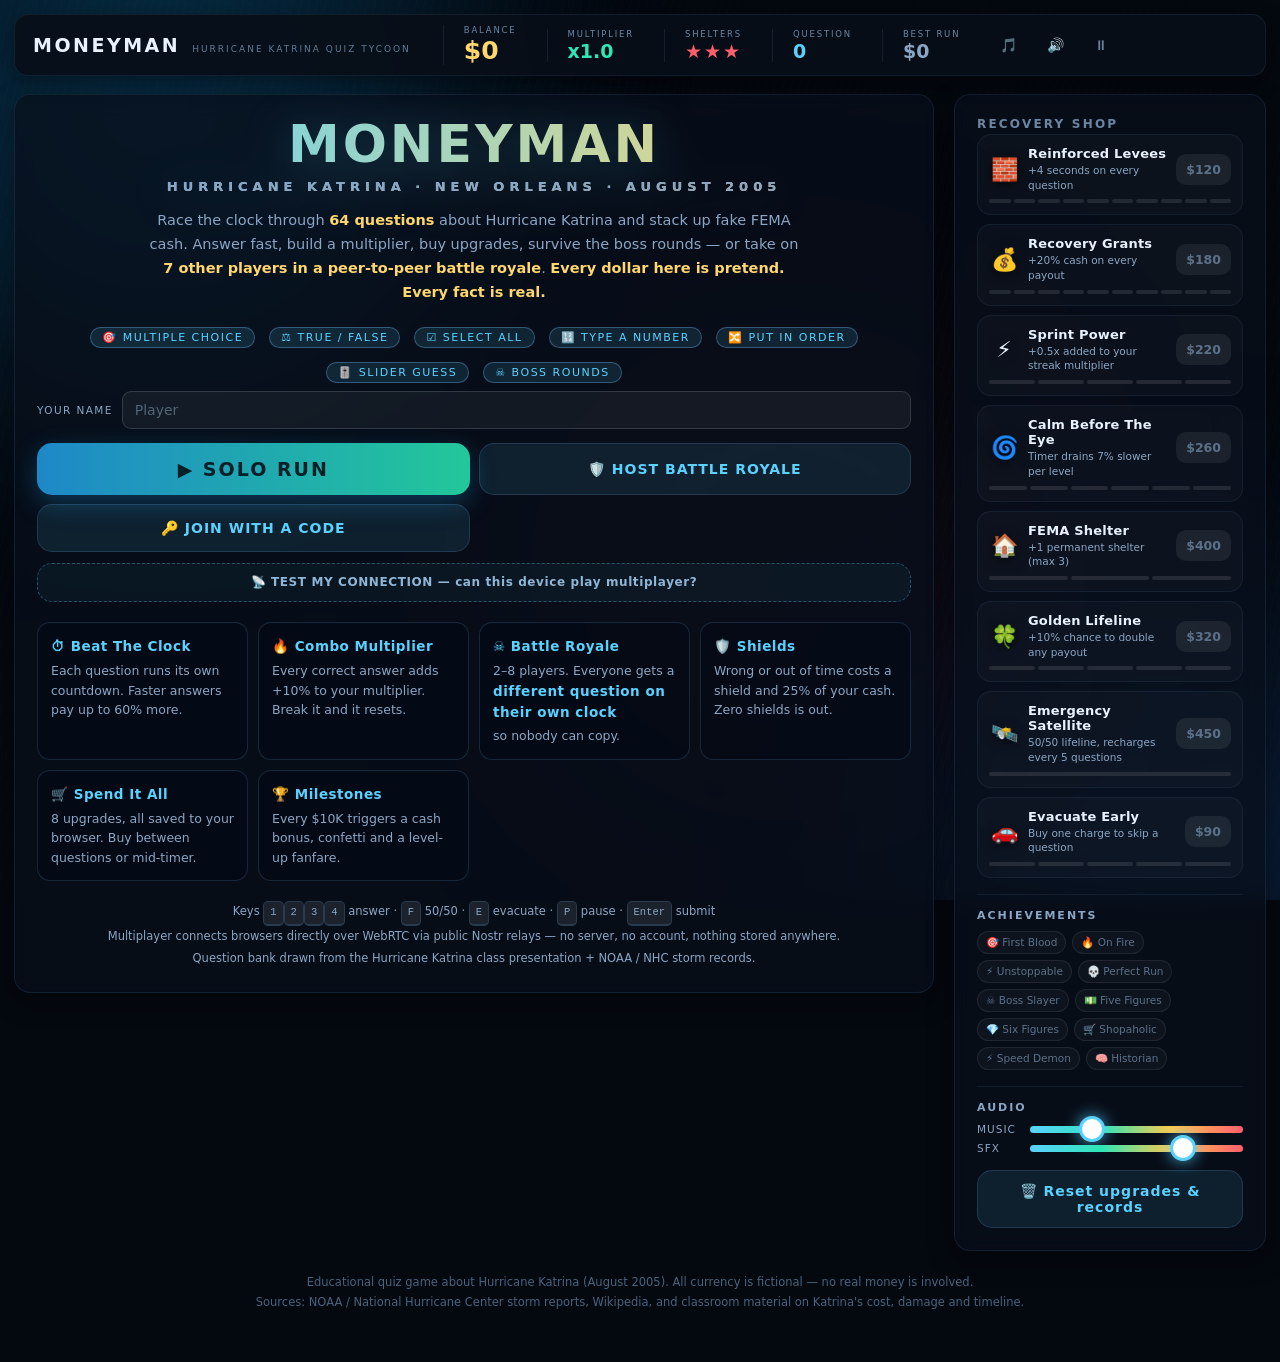
==== commit 0d7f2c79: "moneyman: surface the connection test on the title screen The button was in the DOM but inside #join" ====
--- a/moneyman/index.html
+++ b/moneyman/index.html
@@ -49,8 +49,9 @@
     <div class="joinrow" id="joinRow" style="display:none;margin-top:11px">
       <input type="text" id="codeInput" maxlength="8" placeholder="ROOM CODE" autocomplete="off" spellcheck="false" autocapitalize="characters">
       <button class="btn" id="btnJoin">JOIN</button>
-      <button class="btn ghost" id="btnDiag">📡 TEST MY CONNECTION</button>
-    </div>
+    </div>
+
+    <button class="btn ghost diagbtn" id="btnDiag">📡 TEST MY CONNECTION — can this device play multiplayer?</button>
 
     <div class="howto">
       <div><b>⏱ Beat The Clock</b>Each question runs its own countdown. Faster answers pay up to 60% more.</div>
@@ -180,8 +181,6 @@
   ⚠️ You left the page. On an iPad this freezes the connection — reopen the game and join the room again.
 </div>
 
-<audio id="music" loop preload="auto" src="electro_dymanics.mp3"></audio>
-
 <script>
 /* Record every relay socket Trystero opens, so the diagnostics panel can
    report which relays were actually reached instead of guessing. Must run
@@ -191,12 +190,21 @@
   if (!Native || Native.__recorder) return;
   var log = window.__RELAYLOG = [];
   var Wrapped = function(url, protocols){
+    var t0 = Date.now();
     var ws = protocols === undefined ? new Native(url) : new Native(url, protocols);
-    log.push({ url: String(url), state: "connecting" });
+    var rec = { url: String(url), state: "connecting", ms: 0 };
+    log.push(rec);
     var i = log.length - 1;
-    ws.addEventListener("open",  function(){ log[i].state = "open"; });
-    ws.addEventListener("error", function(){ log[i].state = "error"; log[i].detail = "connection refused or blocked"; });
-    ws.addEventListener("close", function(e){ if (log[i].state !== "open") { log[i].state = "closed"; log[i].detail = "closed before opening (" + (e && e.code || "?") + ")"; } });
+    var settle = function(state, detail){
+      if(rec.state !== "connecting") return;
+      rec.state = state; rec.detail = detail || ""; rec.ms = Date.now() - t0;
+    };
+    ws.addEventListener("open",  function(){ settle("open"); });
+    ws.addEventListener("error", function(){ settle("error", "refused or blocked"); });
+    ws.addEventListener("close", function(e){
+      settle("closed", rec.state === "connecting"
+        ? "closed before opening (code " + ((e && e.code) || "?") + ")" : "");
+    });
     return ws;
   };
   Wrapped.prototype = Native.prototype;
--- a/moneyman/style.css
+++ b/moneyman/style.css
@@ -566,3 +566,15 @@
   .dg{grid-template-columns:46px 1fr}
   #diag,#netfail{max-width:none;left:12px;right:12px}
 }
+
+/* Connection self-test. Deliberately a full-width row of its own, directly
+   under the mode buttons: it used to live inside the "join with a code" row,
+   which is display:none until you click something else — so the one button
+   that explains a broken connection was invisible on the title screen. */
+.btn.diagbtn{
+  width:100%;margin-top:11px;font-size:12px;letter-spacing:.6px;
+  color:#8fb6d6;border:1px dashed rgba(90,210,255,.34);background:rgba(90,210,255,.05);
+  padding:10px 12px;line-height:1.45;
+}
+.btn.diagbtn:hover{border-style:solid;background:rgba(90,210,255,.11);color:#bfe4ff}
+@media(max-width:940px){ .btn.diagbtn{font-size:11px;padding:11px 10px} }
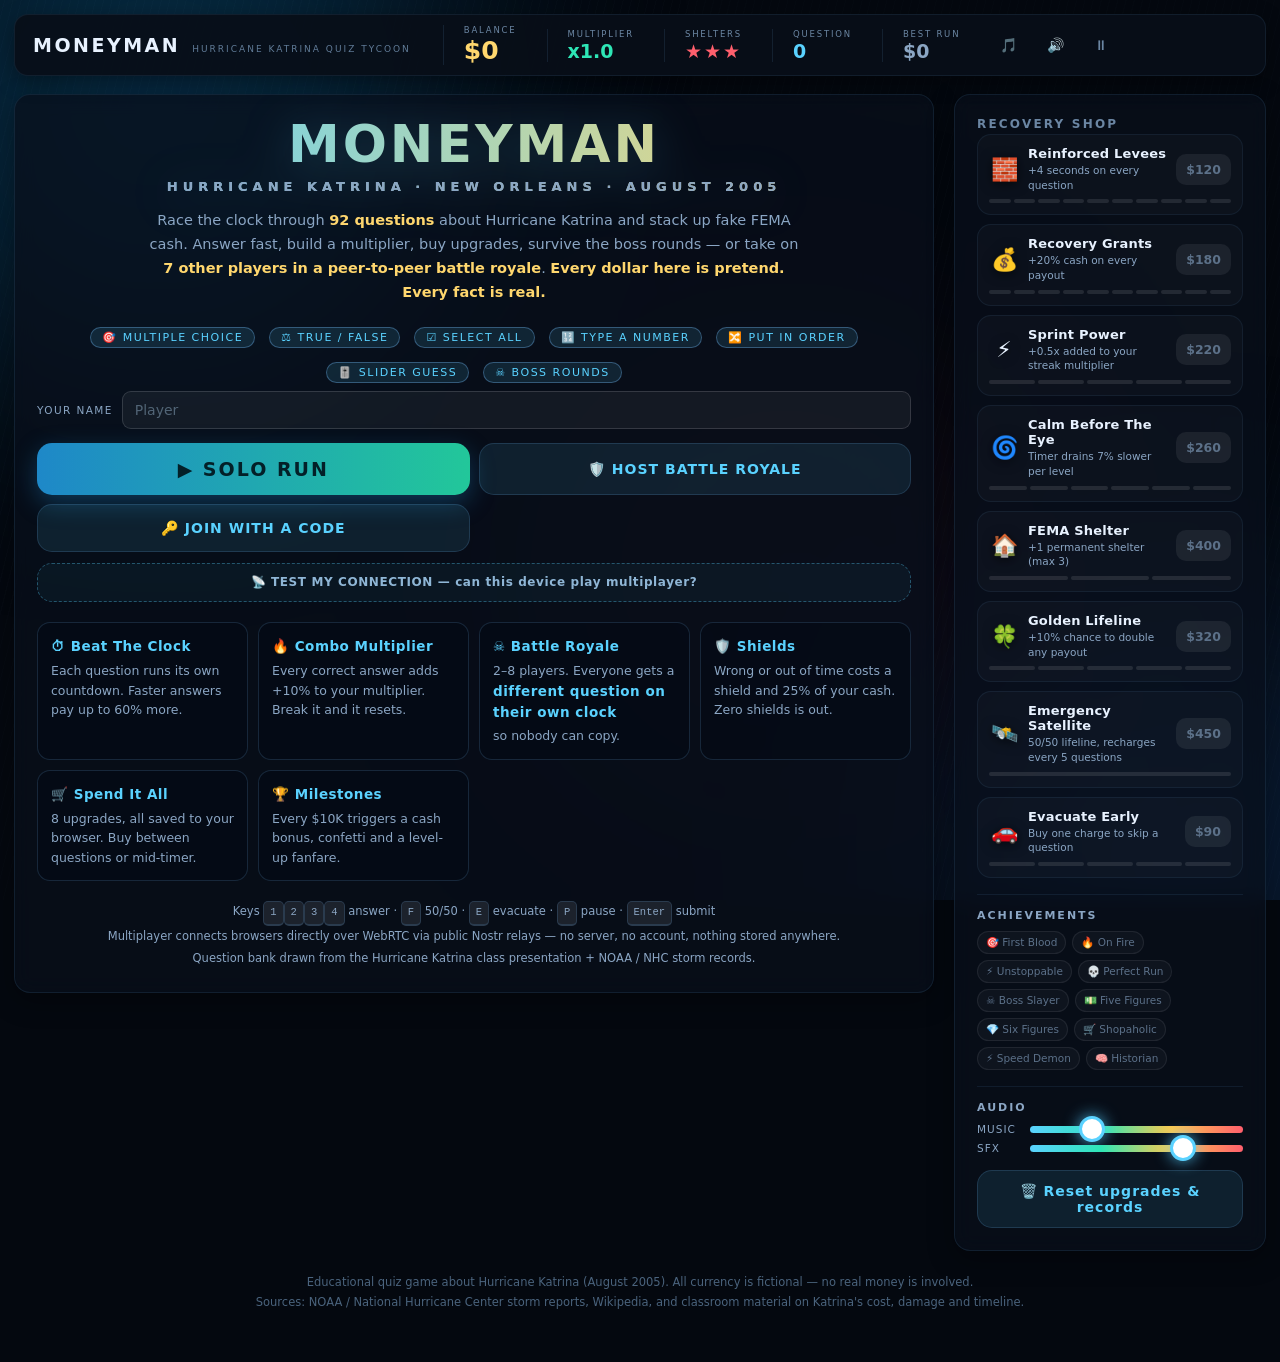
==== commit e034595c: "moneyman: expand the bank to 92 questions; host picks the match length (3-40) and the richest player" ====
--- a/moneyman/index.html
+++ b/moneyman/index.html
@@ -31,7 +31,7 @@
   <!-- ══════════ TITLE ══════════ -->
   <section class="card" id="screenStart">
     <h1 class="big">MONEYMAN<span>HURRICANE KATRINA · NEW ORLEANS · AUGUST 2005</span></h1>
-    <p class="lede">Race the clock through <b>64 questions</b> about Hurricane Katrina and stack up fake FEMA cash. Answer fast, build a multiplier, buy upgrades, survive the boss rounds — or take on <b>7 other players in a peer-to-peer battle royale</b>. <b>Every dollar here is pretend. Every fact is real.</b></p>
+    <p class="lede">Race the clock through <b>92 questions</b> about Hurricane Katrina and stack up fake FEMA cash. Answer fast, build a multiplier, buy upgrades, survive the boss rounds — or take on <b>7 other players in a peer-to-peer battle royale</b>. <b>Every dollar here is pretend. Every fact is real.</b></p>
     <div class="types">
       <div class="badge">🎯 MULTIPLE CHOICE</div><div class="badge">⚖️ TRUE / FALSE</div>
       <div class="badge">☑️ SELECT ALL</div><div class="badge">🔢 TYPE A NUMBER</div>
@@ -91,7 +91,7 @@
 
   <!-- ══════════ LOBBY ══════════ -->
   <section class="card" id="screenLobby" style="display:none">
-    <h1 class="big" style="font-size:34px">BATTLE ROYALE<span>2–8 PLAYERS · LAST ONE STANDING WINS</span></h1>
+    <h1 class="big" style="font-size:34px">BATTLE ROYALE<span>2–8 PLAYERS · SURVIVE AND OUT-EARN</span></h1>
     <div class="codebox">
       <em>ROOM CODE</em>
       <b id="roomCode">-----</b>
@@ -105,6 +105,12 @@
       <span class="chip gold" id="royaleCount">0 / 8</span>
     </div>
     <div id="rosterLobby" class="card" style="background:rgba(255,255,255,.03);margin-bottom:14px"><div id="rosterL"></div></div>
+    <div class="qcount">
+      <label for="qCountInput">QUESTIONS PER GAME</label>
+      <input type="number" id="qCountInput" min="3" max="40" step="1" value="10"
+             inputmode="numeric" autocomplete="off" spellcheck="false">
+      <small id="qCountHint">Type a number from <b>3</b> to <b>40</b> — the host decides how long the match runs. Players are out early only if their shields run out.</small>
+    </div>
     <button class="btn" id="btnStartRoyale">☠️ START BATTLE ROYALE</button>
     <button class="btn ghost" id="btnLeave" style="margin-top:9px">← Leave room</button>
     <p class="fine" id="hostOnly" style="display:none">You're the host. If you leave, the longest-present player takes over automatically — nobody gets stuck.</p>
@@ -188,6 +194,7 @@
 (function(){
   var Native = window.WebSocket;
   if (!Native || Native.__recorder) return;
+  window.__NATIVE_WS = Native;   // let diagnostics probe relays without polluting this log
   var log = window.__RELAYLOG = [];
   var Wrapped = function(url, protocols){
     var t0 = Date.now();
--- a/moneyman/style.css
+++ b/moneyman/style.css
@@ -282,6 +282,19 @@
 .joinrow{display:flex;gap:9px;align-items:center}
 .joinrow .btn{white-space:nowrap}
 
+/* host picks the match length — a number entry, never a slider */
+.qcount{display:flex;align-items:center;gap:10px;margin:0 0 12px;flex-wrap:wrap}
+.qcount label{font-size:10.5px;color:var(--dim);letter-spacing:1.4px}
+input[type=number]{
+  width:84px;background:rgba(255,255,255,.05);border:1px solid rgba(255,255,255,.14);
+  color:#eaf6ff;border-radius:9px;padding:9px 12px;font:inherit;font-size:15px;
+  outline:none;letter-spacing:1px;text-align:center;font-weight:700;
+}
+input[type=number]:focus{border-color:var(--cyan);box-shadow:0 0 0 3px rgba(90,210,255,.13)}
+input[type=number]:disabled{opacity:.45;cursor:not-allowed}
+.qcount small{flex-basis:100%;color:var(--dim);font-size:11px;line-height:1.5;margin:0}
+.qcount small b{color:var(--cyan)}
+
 /* room code display */
 .codebox{
   text-align:center;padding:18px 14px;margin:0 0 16px;
